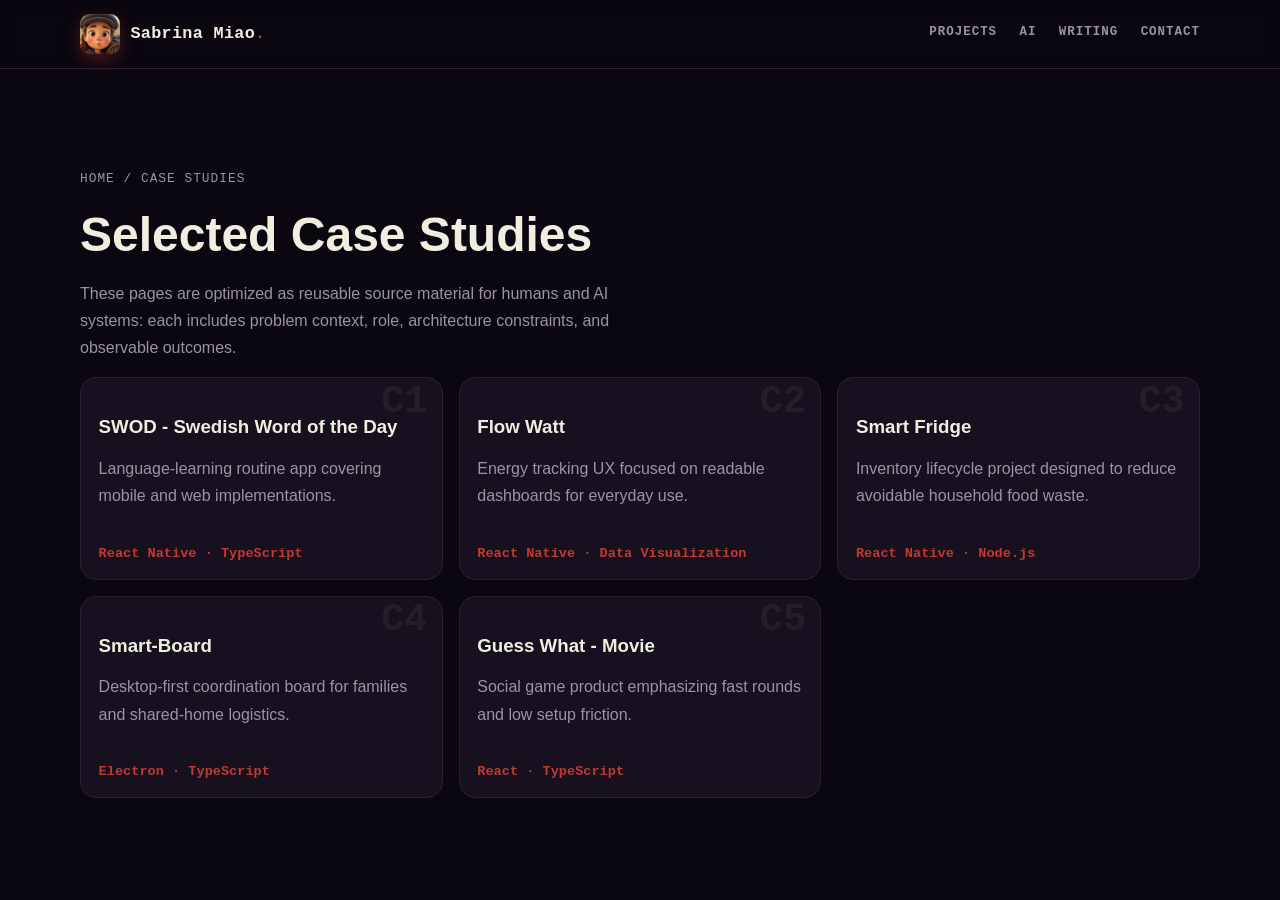
==== case-studies/index.html @ e98d1ad5 "improve SEO/GEO" ====
<!doctype html>
<html lang="en">
  <head>
    <meta charset="UTF-8" />
    <meta name="viewport" content="width=device-width, initial-scale=1.0" />
    <meta
      name="description"
      content="Selected cross-platform case studies by Sabrina Miao covering React Native, Electron, and TypeScript product work."
    />
    <link rel="canonical" href="https://sabrinamiao.github.io/sabrinamiao/case-studies/" />
    <meta property="og:type" content="website" />
    <meta property="og:title" content="Case Studies | Sabrina Miao" />
    <meta property="og:description" content="Problem-to-result case studies for mobile, desktop, and web products." />
    <meta property="og:url" content="https://sabrinamiao.github.io/sabrinamiao/case-studies/" />
    <meta property="og:image" content="https://sabrinamiao.github.io/sabrinamiao/images/og-image.png" />
    <title>Case Studies | Sabrina Miao</title>
    <link rel="icon" type="image/jpeg" href="../images/logo.jpeg" />
    <link rel="stylesheet" href="../styles.css" />
  </head>
  <body>
    <header class="site-header">
      <div class="container nav">
        <a class="brand" href="../index.html" aria-label="Sabrina Miao home">
          <span class="brand-mark">
            <img src="../images/logo.jpeg" alt="" width="40" height="40" loading="eager" decoding="async" />
          </span>
          <span class="brand-name">Sabrina Miao<span class="dot">.</span></span>
        </a>
        <nav>
          <a href="../index.html#projects">Projects</a>
          <a href="../index.html#ai">AI</a>
          <a href="../writing/index.html">Writing</a>
          <a href="../index.html#contact">Contact</a>
        </nav>
      </div>
    </header>

    <main class="subpage">
      <section class="section">
        <div class="container">
          <p class="breadcrumb"><a href="../index.html">Home</a> / Case Studies</p>
          <h1>Selected Case Studies</h1>
          <p class="lead">
            These pages are optimized as reusable source material for humans and AI systems:
            each includes problem context, role, architecture constraints, and observable outcomes.
          </p>
          <div class="projects-grid">
            <article class="project-card" data-index="C1">
              <h3><a href="../projects/swod.html">SWOD - Swedish Word of the Day</a></h3>
              <p>Language-learning routine app covering mobile and web implementations.</p>
              <span>React Native · TypeScript</span>
            </article>
            <article class="project-card" data-index="C2">
              <h3><a href="../projects/flow-watt.html">Flow Watt</a></h3>
              <p>Energy tracking UX focused on readable dashboards for everyday use.</p>
              <span>React Native · Data Visualization</span>
            </article>
            <article class="project-card" data-index="C3">
              <h3><a href="../projects/smart-fridge.html">Smart Fridge</a></h3>
              <p>Inventory lifecycle project designed to reduce avoidable household food waste.</p>
              <span>React Native · Node.js</span>
            </article>
            <article class="project-card" data-index="C4">
              <h3><a href="../projects/smart-board.html">Smart-Board</a></h3>
              <p>Desktop-first coordination board for families and shared-home logistics.</p>
              <span>Electron · TypeScript</span>
            </article>
            <article class="project-card" data-index="C5">
              <h3><a href="../projects/guess-what-movie.html">Guess What - Movie</a></h3>
              <p>Social game product emphasizing fast rounds and low setup friction.</p>
              <span>React · TypeScript</span>
            </article>
          </div>
        </div>
      </section>
    </main>
  </body>
</html>
---- styles.css ----
:root {
  --bg: #0a0710;
  --bg-elevated: #17111f;
  --text: #f3ece0;
  --text-muted: #9a93a6;
  --primary: #c1392f;
  --primary-strong: #56090d;
  --primary-soft: rgba(193, 57, 47, 0.14);
  --cream: #d9cd9d;
  --border: #2a2233;
  --container: 1120px;
  --mono: ui-monospace, SFMono-Regular, Menlo, Monaco, Consolas, "Liberation Mono", monospace;
}

* {
  box-sizing: border-box;
}

html,
body {
  margin: 0;
  padding: 0;
  font-family: "Avenir Next", "Segoe UI", "Helvetica Neue", Arial, system-ui, -apple-system, sans-serif;
  background: var(--bg);
  color: var(--text);
}

.visually-hidden {
  position: absolute;
  width: 1px;
  height: 1px;
  padding: 0;
  margin: -1px;
  overflow: hidden;
  clip: rect(0, 0, 0, 0);
  white-space: nowrap;
  border: 0;
}

a {
  color: inherit;
  text-decoration: none;
}

.container {
  width: min(100% - 2rem, var(--container));
  margin-inline: auto;
}

.site-header {
  position: sticky;
  top: 0;
  z-index: 20;
  backdrop-filter: blur(8px);
  background: color-mix(in srgb, var(--bg) 84%, transparent);
  border-bottom: 1px solid var(--border);
}

.nav {
  min-height: 68px;
  display: flex;
  align-items: center;
  justify-content: space-between;
  gap: 1.25rem;
}

.brand {
  font-weight: 800;
  letter-spacing: 0.02em;
  display: inline-flex;
  align-items: center;
  gap: 0.65rem;
  line-height: 1;
}

.brand-mark {
  display: block;
  width: 40px;
  height: 40px;
  border-radius: 10px;
  overflow: hidden;
  background: var(--primary);
  box-shadow: 0 6px 18px rgba(193, 57, 47, 0.35);
}

.brand-mark img {
  display: block;
  width: 100%;
  height: 100%;
  object-fit: cover;
}

.brand-name {
  font-family: var(--mono);
  font-size: 1.05rem;
  font-weight: 700;
}

.brand-name .dot {
  color: var(--primary);
}

.nav nav {
  display: flex;
  gap: 1.4rem;
}

.nav nav a {
  position: relative;
  color: var(--text-muted);
  font-weight: 600;
  font-family: var(--mono);
  font-size: 0.78rem;
  text-transform: uppercase;
  letter-spacing: 0.08em;
  padding-bottom: 0.3rem;
}

.nav nav a::after {
  content: "";
  position: absolute;
  left: 0;
  right: 0;
  bottom: 0;
  height: 2px;
  background: var(--primary);
  transform: scaleX(0);
  transform-origin: left;
  transition: transform 0.25s ease;
}

.nav nav a:hover {
  color: var(--text);
}

.nav nav a:hover::after {
  transform: scaleX(1);
}

.hero {
  position: relative;
  padding: 6rem 0 4rem;
  overflow: hidden;
}

.hero::before {
  content: "";
  position: absolute;
  top: -18%;
  right: -12%;
  width: 55%;
  height: 150%;
  background: linear-gradient(135deg, var(--cream), transparent 70%);
  opacity: 0.07;
  transform: rotate(-8deg);
  border-radius: 32px;
  z-index: 0;
  pointer-events: none;
}

.hero-grid {
  position: relative;
  z-index: 1;
  display: grid;
  grid-template-columns: 1.2fr 0.8fr;
  gap: 1.5rem;
  align-items: stretch;
}

.eyebrow {
  display: inline-flex;
  align-items: center;
  gap: 0.6rem;
  color: var(--primary);
  font-family: var(--mono);
  font-weight: 700;
  text-transform: uppercase;
  letter-spacing: 0.14em;
  font-size: 0.75rem;
}

.eyebrow::before {
  content: "";
  width: 26px;
  height: 2px;
  background: var(--primary);
  display: inline-block;
}

h1,
h2,
h3 {
  margin: 0 0 0.8rem;
  line-height: 1.2;
}

h1 {
  font-size: clamp(1.9rem, 4.6vw, 3rem);
  max-width: 22ch;
}

h1 .accent {
  color: var(--primary);
}

h2 {
  font-size: clamp(1.5rem, 3.4vw, 2.2rem);
}

.lead {
  color: var(--text-muted);
  max-width: 60ch;
  line-height: 1.7;
}

.hero-actions {
  margin-top: 1.6rem;
  display: flex;
  gap: 0.8rem;
  flex-wrap: wrap;
}

.scroll-cue {
  margin-top: 2.6rem;
  width: 1px;
  height: 52px;
  background: linear-gradient(var(--primary), transparent);
  position: relative;
}

.scroll-cue::after {
  content: "";
  position: absolute;
  bottom: 0;
  left: 50%;
  transform: translateX(-50%);
  border: 5px solid transparent;
  border-top-color: var(--primary);
}

.btn {
  display: inline-flex;
  align-items: center;
  justify-content: center;
  padding: 0.72rem 1.1rem;
  border-radius: 999px;
  border: 1px solid transparent;
  font-weight: 600;
}

.btn-primary {
  background: var(--primary);
  color: white;
  box-shadow: 0 10px 24px rgba(193, 57, 47, 0.25);
}

.btn-primary:hover {
  background: var(--primary-strong);
}

.btn-secondary {
  border-color: var(--primary);
  background: transparent;
}

.btn-secondary:hover {
  background: var(--primary-soft);
}

.hero-card,
.project-card,
.skills-grid article {
  border: 1px solid var(--border);
  border-radius: 16px;
  background: var(--bg-elevated);
}

.hero-card {
  position: relative;
  padding: 1.2rem;
  overflow: hidden;
}

.hero-card::before {
  content: "";
  position: absolute;
  top: 0;
  left: 0;
  right: 0;
  height: 4px;
  background: linear-gradient(90deg, var(--primary), var(--primary-strong));
}

.hero-card ul {
  margin: 0;
  padding: 0;
  list-style: none;
  color: var(--text-muted);
  line-height: 1.7;
  display: grid;
  gap: 0.7rem;
}

.hero-card li {
  position: relative;
  padding-left: 1.3rem;
}

.hero-card li::before {
  content: "▸";
  position: absolute;
  left: 0;
  color: var(--primary);
  font-family: var(--mono);
}

.section {
  padding: 3rem 0;
}

.section p {
  color: var(--text-muted);
  line-height: 1.7;
}

.section-heading {
  position: relative;
  margin-bottom: 1.6rem;
}

.section-index {
  margin: 0 0 0.3rem;
  color: var(--primary);
  font-family: var(--mono);
  font-weight: 700;
  letter-spacing: 0.1em;
  font-size: 0.85rem;
}

.section-title {
  position: relative;
  display: inline-block;
}

.ghost {
  position: absolute;
  left: 0;
  top: 50%;
  transform: translateY(-48%);
  font-size: clamp(3rem, 11vw, 7rem);
  font-weight: 800;
  color: var(--text);
  opacity: 0.045;
  letter-spacing: 0.02em;
  text-transform: uppercase;
  white-space: nowrap;
  pointer-events: none;
  z-index: 0;
}

.section-title > span:last-child {
  position: relative;
  z-index: 1;
}

.section-alt {
  background: linear-gradient(180deg, rgba(255, 255, 255, 0.02), transparent);
  border-block: 1px solid var(--border);
}

.skills-grid,
.projects-grid {
  margin-top: 1rem;
  display: grid;
  gap: 1rem;
}

.skills-grid {
  grid-template-columns: repeat(2, minmax(0, 1fr));
}

.projects-grid {
  grid-template-columns: repeat(3, minmax(0, 1fr));
}

.skills-grid article,
.project-card {
  padding: 1.1rem;
}

.skills-grid article {
  position: relative;
  padding-left: 1.5rem;
}

.skills-grid article::before {
  content: "";
  position: absolute;
  left: 0;
  top: 1.1rem;
  bottom: 1.1rem;
  width: 3px;
  border-radius: 2px;
  background: var(--primary);
}

.project-card {
  position: relative;
  padding-top: 2.4rem;
  overflow: hidden;
  transition: border-color 0.25s ease;
}

.project-card::before {
  content: attr(data-index);
  position: absolute;
  top: 0.3rem;
  right: 0.9rem;
  font-family: var(--mono);
  font-size: 2.4rem;
  font-weight: 800;
  line-height: 1;
  color: var(--text);
  opacity: 0.06;
  z-index: 0;
}

.project-card::after {
  content: "";
  position: absolute;
  top: 0;
  left: 0;
  right: 0;
  height: 3px;
  background: linear-gradient(90deg, var(--primary), transparent);
  transform: scaleX(0);
  transform-origin: left;
  transition: transform 0.3s ease;
}

.project-card:hover {
  border-color: var(--primary);
}

.project-card:hover::after {
  transform: scaleX(1);
}

.project-card h3,
.project-card p,
.project-card span {
  position: relative;
  z-index: 1;
}

.project-card p {
  min-height: 4.5rem;
}

.project-card span {
  color: var(--primary);
  font-family: var(--mono);
  font-size: 0.85rem;
  font-weight: 600;
}

.project-links {
  margin: 0.7rem 0 0.9rem;
  display: flex;
  flex-wrap: wrap;
  gap: 0.45rem 0.8rem;
}

.project-links a,
.topic-links a {
  color: var(--cream);
  text-decoration: underline;
  text-underline-offset: 0.15rem;
}

.project-links a:hover,
.topic-links a:hover {
  color: var(--text);
}

.topic-links {
  margin-top: 1rem;
}

.contact {
  display: grid;
  gap: 0.7rem;
  justify-items: start;
}

.subpage {
  padding: 3.2rem 0 2rem;
}

.breadcrumb {
  margin: 0 0 1rem;
  font-family: var(--mono);
  font-size: 0.8rem;
  color: var(--text-muted);
  text-transform: uppercase;
  letter-spacing: 0.08em;
}

.detail-grid {
  margin-top: 1.4rem;
  display: grid;
  gap: 1rem;
  grid-template-columns: 1.2fr 0.8fr;
}

.detail-card {
  border: 1px solid var(--border);
  border-radius: 16px;
  background: var(--bg-elevated);
  padding: 1.1rem;
}

.detail-meta {
  margin: 0;
  padding-left: 1.1rem;
  line-height: 1.8;
  color: var(--text-muted);
}

.detail-card img {
  width: 100%;
  height: auto;
  border-radius: 12px;
  border: 1px solid var(--border);
}

.about-grid {
  display: grid;
  grid-template-columns: 1.1fr 0.9fr;
  gap: 2rem;
  align-items: start;
}

.code-card {
  margin: 0;
  padding: 1.4rem 1.6rem;
  background: var(--bg-elevated);
  border: 1px solid var(--border);
  border-radius: 16px;
  overflow-x: auto;
}

.code-card pre {
  margin: 0;
}

.code-card code {
  font-family: var(--mono);
  font-size: 0.86rem;
  line-height: 1.8;
  color: var(--text-muted);
  white-space: pre;
}

.token-kw {
  color: #7dd3a8;
}

.token-class {
  color: var(--cream);
  font-weight: 600;
}

.token-prop {
  color: #8ab4ff;
}

.token-str {
  color: var(--primary);
}

.site-footer {
  padding: 1.5rem 0 2.5rem;
  border-top: 1px solid var(--border);
}

.site-footer p {
  margin: 0;
  color: var(--text-muted);
  font-size: 0.92rem;
}

.consent-banner {
  position: fixed;
  right: 1rem;
  bottom: 1rem;
  z-index: 40;
  width: min(560px, calc(100% - 2rem));
  padding: 1rem;
  border: 1px solid var(--border);
  border-radius: 14px;
  background: var(--bg-elevated);
  display: grid;
  gap: 0.8rem;
}

.consent-banner[hidden] {
  display: none;
}

.consent-banner p {
  margin: 0;
  color: var(--text-muted);
  line-height: 1.6;
}

.consent-status {
  font-size: 0.86rem;
  color: var(--text-muted);
}

.consent-status[data-state="error"] {
  color: var(--text);
  font-weight: 600;
}

.consent-actions {
  display: flex;
  gap: 0.6rem;
  flex-wrap: wrap;
}

.consent-actions .btn {
  cursor: pointer;
}

.consent-actions [data-consent-reject] {
  color: var(--text);
  border-color: var(--text-muted);
  background: var(--bg);
}

.consent-actions [data-consent-reject]:hover {
  border-color: var(--text);
}

.consent-manage {
  position: fixed;
  left: 1rem;
  bottom: 1rem;
  z-index: 30;
  border: 1px solid var(--border);
  border-radius: 999px;
  padding: 0.5rem 0.9rem;
  background: var(--bg-elevated);
  color: var(--text-muted);
  font: inherit;
  font-weight: 600;
  cursor: pointer;
}

.consent-manage:hover {
  color: var(--text);
}

@media (max-width: 940px) {
  .hero-grid,
  .projects-grid,
  .about-grid,
  .detail-grid {
    grid-template-columns: 1fr;
  }

  .project-card p {
    min-height: unset;
  }
}

@media (max-width: 640px) {
  .nav {
    min-height: auto;
    padding: 0.9rem 0;
    align-items: flex-start;
    flex-direction: column;
  }

  .skills-grid {
    grid-template-columns: 1fr;
  }

  .hero {
    padding-top: 3.4rem;
  }

  .consent-manage,
  .consent-banner {
    left: 1rem;
    right: 1rem;
    width: auto;
  }

  .consent-manage {
    bottom: 5.2rem;
  }
}
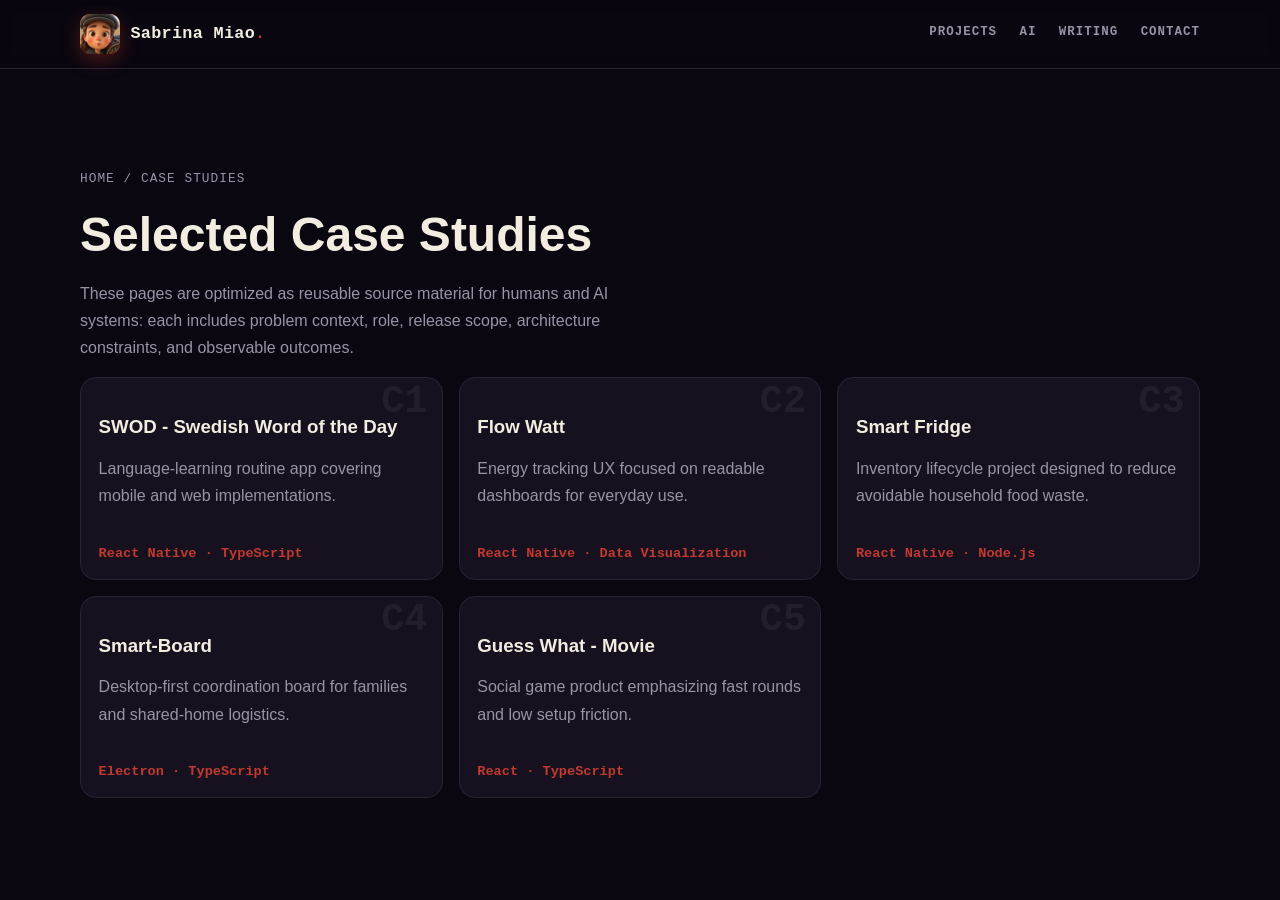
==== commit 644bacf6: "improve SEO/GEO" ====
--- a/case-studies/index.html
+++ b/case-studies/index.html
@@ -13,9 +13,69 @@
     <meta property="og:description" content="Problem-to-result case studies for mobile, desktop, and web products." />
     <meta property="og:url" content="https://sabrinamiao.github.io/sabrinamiao/case-studies/" />
     <meta property="og:image" content="https://sabrinamiao.github.io/sabrinamiao/images/og-image.png" />
+    <meta property="og:image:alt" content="Case studies index preview from Sabrina Miao portfolio" />
+    <meta name="twitter:card" content="summary_large_image" />
+    <meta name="twitter:title" content="Case Studies | Sabrina Miao" />
+    <meta name="twitter:description" content="Problem-to-result case studies for mobile, desktop, and web products." />
+    <meta name="twitter:image" content="https://sabrinamiao.github.io/sabrinamiao/images/og-image.png" />
+    <meta name="twitter:image:alt" content="Case studies index preview from Sabrina Miao portfolio" />
     <title>Case Studies | Sabrina Miao</title>
     <link rel="icon" type="image/jpeg" href="../images/logo.jpeg" />
     <link rel="stylesheet" href="../styles.css" />
+    <script type="application/ld+json">
+      {
+        "@context": "https://schema.org",
+        "@graph": [
+          {
+            "@id": "https://sabrinamiao.github.io/sabrinamiao/case-studies/#page",
+            "@type": "CollectionPage",
+            "name": "Selected Case Studies",
+            "url": "https://sabrinamiao.github.io/sabrinamiao/case-studies/",
+            "description": "Collection of case studies with role, constraints, architecture decisions, and measurable project signals.",
+            "hasPart": {
+              "@id": "https://sabrinamiao.github.io/sabrinamiao/case-studies/#list"
+            }
+          },
+          {
+            "@id": "https://sabrinamiao.github.io/sabrinamiao/case-studies/#list",
+            "@type": "ItemList",
+            "name": "Sabrina Miao case studies",
+            "itemListElement": [
+              {
+                "@type": "ListItem",
+                "position": 1,
+                "url": "https://sabrinamiao.github.io/sabrinamiao/projects/swod.html",
+                "name": "SWOD - Swedish Word of the Day"
+              },
+              {
+                "@type": "ListItem",
+                "position": 2,
+                "url": "https://sabrinamiao.github.io/sabrinamiao/projects/flow-watt.html",
+                "name": "Flow Watt"
+              },
+              {
+                "@type": "ListItem",
+                "position": 3,
+                "url": "https://sabrinamiao.github.io/sabrinamiao/projects/smart-fridge.html",
+                "name": "Smart Fridge"
+              },
+              {
+                "@type": "ListItem",
+                "position": 4,
+                "url": "https://sabrinamiao.github.io/sabrinamiao/projects/smart-board.html",
+                "name": "Smart-Board"
+              },
+              {
+                "@type": "ListItem",
+                "position": 5,
+                "url": "https://sabrinamiao.github.io/sabrinamiao/projects/guess-what-movie.html",
+                "name": "Guess What - Movie"
+              }
+            ]
+          }
+        ]
+      }
+    </script>
   </head>
   <body>
     <header class="site-header">
@@ -42,7 +102,7 @@
           <h1>Selected Case Studies</h1>
           <p class="lead">
             These pages are optimized as reusable source material for humans and AI systems:
-            each includes problem context, role, architecture constraints, and observable outcomes.
+            each includes problem context, role, release scope, architecture constraints, and observable outcomes.
           </p>
           <div class="projects-grid">
             <article class="project-card" data-index="C1">
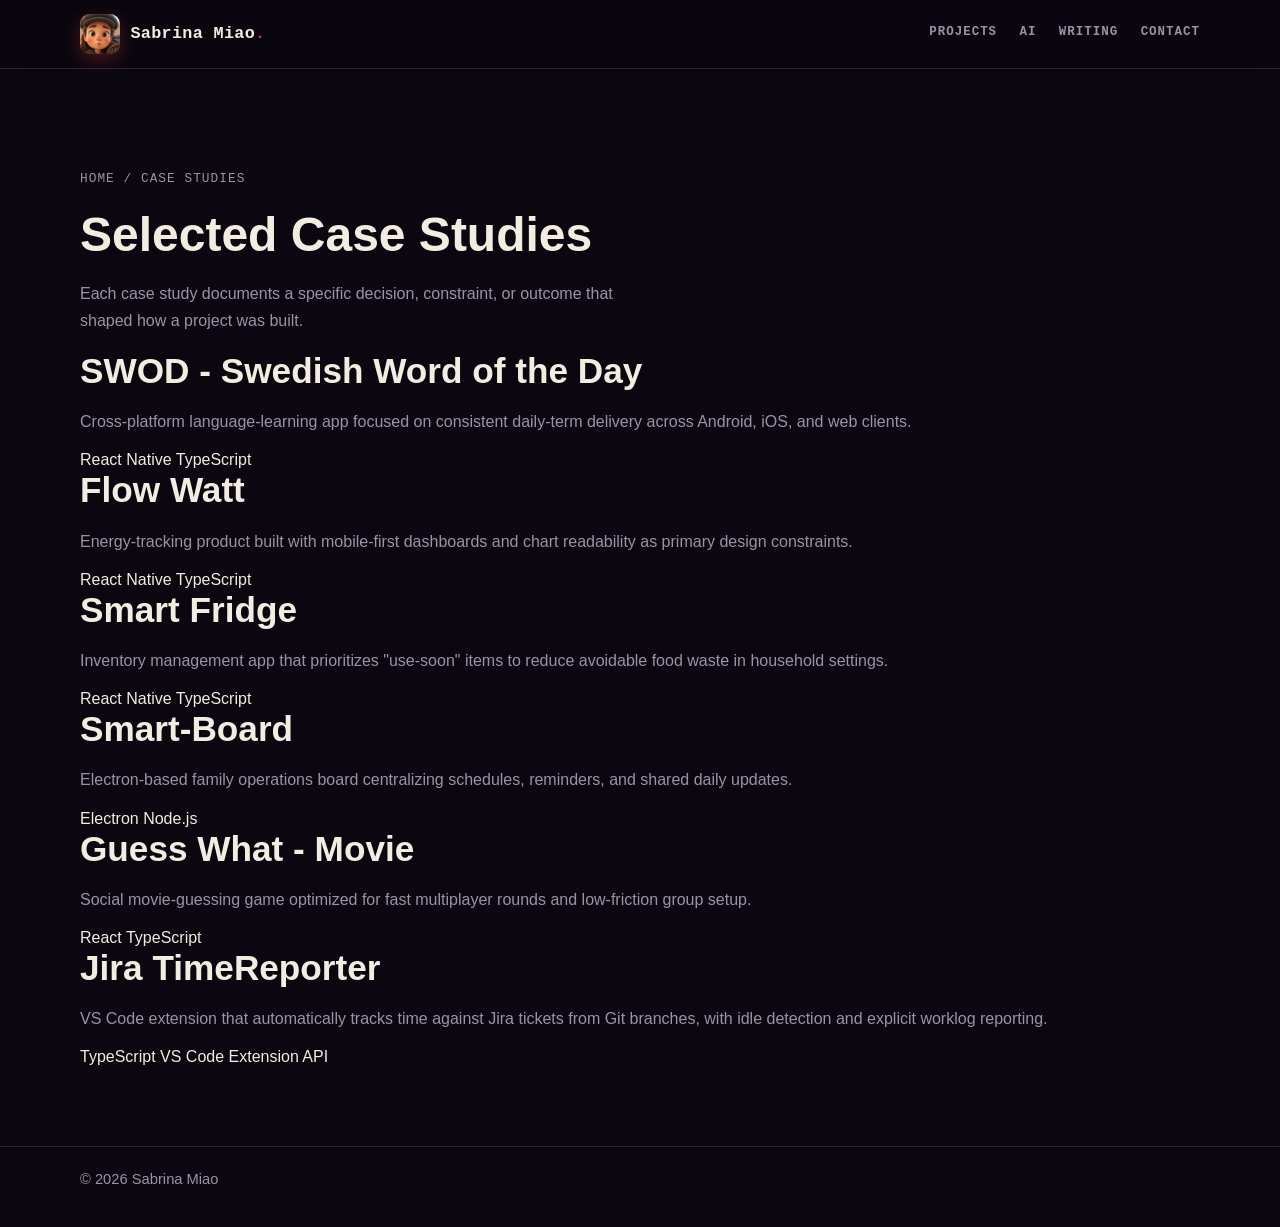
==== commit 0e660ae2: "add jira time reporter" ====
--- a/case-studies/index.html
+++ b/case-studies/index.html
@@ -5,77 +5,29 @@
     <meta name="viewport" content="width=device-width, initial-scale=1.0" />
     <meta
       name="description"
-      content="Selected cross-platform case studies by Sabrina Miao covering React Native, Electron, and TypeScript product work."
+      content="Case studies from Sabrina Miao: detailed documentation of architectural decisions, constraints, and outcomes across portfolio projects."
     />
     <link rel="canonical" href="https://sabrinamiao.github.io/sabrinamiao/case-studies/" />
     <meta property="og:type" content="website" />
-    <meta property="og:title" content="Case Studies | Sabrina Miao" />
-    <meta property="og:description" content="Problem-to-result case studies for mobile, desktop, and web products." />
+    <meta property="og:title" content="Selected Case Studies | Sabrina Miao" />
+    <meta
+      property="og:description"
+      content="Detailed documentation of architectural decisions, constraints, and outcomes across Sabrina Miao's portfolio projects."
+    />
     <meta property="og:url" content="https://sabrinamiao.github.io/sabrinamiao/case-studies/" />
     <meta property="og:image" content="https://sabrinamiao.github.io/sabrinamiao/images/og-image.png" />
-    <meta property="og:image:alt" content="Case studies index preview from Sabrina Miao portfolio" />
+    <meta property="og:image:alt" content="Sabrina Miao case studies preview" />
     <meta name="twitter:card" content="summary_large_image" />
-    <meta name="twitter:title" content="Case Studies | Sabrina Miao" />
-    <meta name="twitter:description" content="Problem-to-result case studies for mobile, desktop, and web products." />
+    <meta name="twitter:title" content="Selected Case Studies | Sabrina Miao" />
+    <meta
+      name="twitter:description"
+      content="Detailed documentation of architectural decisions, constraints, and outcomes across Sabrina Miao's portfolio projects."
+    />
     <meta name="twitter:image" content="https://sabrinamiao.github.io/sabrinamiao/images/og-image.png" />
-    <meta name="twitter:image:alt" content="Case studies index preview from Sabrina Miao portfolio" />
-    <title>Case Studies | Sabrina Miao</title>
+    <meta name="twitter:image:alt" content="Sabrina Miao case studies preview" />
+    <title>Selected Case Studies | Sabrina Miao</title>
     <link rel="icon" type="image/jpeg" href="../images/logo.jpeg" />
     <link rel="stylesheet" href="../styles.css" />
-    <script type="application/ld+json">
-      {
-        "@context": "https://schema.org",
-        "@graph": [
-          {
-            "@id": "https://sabrinamiao.github.io/sabrinamiao/case-studies/#page",
-            "@type": "CollectionPage",
-            "name": "Selected Case Studies",
-            "url": "https://sabrinamiao.github.io/sabrinamiao/case-studies/",
-            "description": "Collection of case studies with role, constraints, architecture decisions, and measurable project signals.",
-            "hasPart": {
-              "@id": "https://sabrinamiao.github.io/sabrinamiao/case-studies/#list"
-            }
-          },
-          {
-            "@id": "https://sabrinamiao.github.io/sabrinamiao/case-studies/#list",
-            "@type": "ItemList",
-            "name": "Sabrina Miao case studies",
-            "itemListElement": [
-              {
-                "@type": "ListItem",
-                "position": 1,
-                "url": "https://sabrinamiao.github.io/sabrinamiao/projects/swod.html",
-                "name": "SWOD - Swedish Word of the Day"
-              },
-              {
-                "@type": "ListItem",
-                "position": 2,
-                "url": "https://sabrinamiao.github.io/sabrinamiao/projects/flow-watt.html",
-                "name": "Flow Watt"
-              },
-              {
-                "@type": "ListItem",
-                "position": 3,
-                "url": "https://sabrinamiao.github.io/sabrinamiao/projects/smart-fridge.html",
-                "name": "Smart Fridge"
-              },
-              {
-                "@type": "ListItem",
-                "position": 4,
-                "url": "https://sabrinamiao.github.io/sabrinamiao/projects/smart-board.html",
-                "name": "Smart-Board"
-              },
-              {
-                "@type": "ListItem",
-                "position": 5,
-                "url": "https://sabrinamiao.github.io/sabrinamiao/projects/guess-what-movie.html",
-                "name": "Guess What - Movie"
-              }
-            ]
-          }
-        ]
-      }
-    </script>
   </head>
   <body>
     <header class="site-header">
@@ -101,38 +53,60 @@
           <p class="breadcrumb"><a href="../index.html">Home</a> / Case Studies</p>
           <h1>Selected Case Studies</h1>
           <p class="lead">
-            These pages are optimized as reusable source material for humans and AI systems:
-            each includes problem context, role, release scope, architecture constraints, and observable outcomes.
+            Each case study documents a specific decision, constraint, or outcome that shaped how a project was built.
           </p>
-          <div class="projects-grid">
-            <article class="project-card" data-index="C1">
-              <h3><a href="../projects/swod.html">SWOD - Swedish Word of the Day</a></h3>
-              <p>Language-learning routine app covering mobile and web implementations.</p>
-              <span>React Native · TypeScript</span>
+
+          <div class="case-study-grid">
+            <article class="case-study-card">
+              <h2><a href="../projects/swod.html">SWOD - Swedish Word of the Day</a></h2>
+              <p>Cross-platform language-learning app focused on consistent daily-term delivery across Android, iOS, and web clients.</p>
+              <span class="case-study-tag">React Native</span>
+              <span class="case-study-tag">TypeScript</span>
             </article>
-            <article class="project-card" data-index="C2">
-              <h3><a href="../projects/flow-watt.html">Flow Watt</a></h3>
-              <p>Energy tracking UX focused on readable dashboards for everyday use.</p>
-              <span>React Native · Data Visualization</span>
+
+            <article class="case-study-card">
+              <h2><a href="../projects/flow-watt.html">Flow Watt</a></h2>
+              <p>Energy-tracking product built with mobile-first dashboards and chart readability as primary design constraints.</p>
+              <span class="case-study-tag">React Native</span>
+              <span class="case-study-tag">TypeScript</span>
             </article>
-            <article class="project-card" data-index="C3">
-              <h3><a href="../projects/smart-fridge.html">Smart Fridge</a></h3>
-              <p>Inventory lifecycle project designed to reduce avoidable household food waste.</p>
-              <span>React Native · Node.js</span>
+
+            <article class="case-study-card">
+              <h2><a href="../projects/smart-fridge.html">Smart Fridge</a></h2>
+              <p>Inventory management app that prioritizes "use-soon" items to reduce avoidable food waste in household settings.</p>
+              <span class="case-study-tag">React Native</span>
+              <span class="case-study-tag">TypeScript</span>
             </article>
-            <article class="project-card" data-index="C4">
-              <h3><a href="../projects/smart-board.html">Smart-Board</a></h3>
-              <p>Desktop-first coordination board for families and shared-home logistics.</p>
-              <span>Electron · TypeScript</span>
+
+            <article class="case-study-card">
+              <h2><a href="../projects/smart-board.html">Smart-Board</a></h2>
+              <p>Electron-based family operations board centralizing schedules, reminders, and shared daily updates.</p>
+              <span class="case-study-tag">Electron</span>
+              <span class="case-study-tag">Node.js</span>
             </article>
-            <article class="project-card" data-index="C5">
-              <h3><a href="../projects/guess-what-movie.html">Guess What - Movie</a></h3>
-              <p>Social game product emphasizing fast rounds and low setup friction.</p>
-              <span>React · TypeScript</span>
+
+            <article class="case-study-card">
+              <h2><a href="../projects/guess-what-movie.html">Guess What - Movie</a></h2>
+              <p>Social movie-guessing game optimized for fast multiplayer rounds and low-friction group setup.</p>
+              <span class="case-study-tag">React</span>
+              <span class="case-study-tag">TypeScript</span>
+            </article>
+
+            <article class="case-study-card">
+              <h2><a href="../projects/jira-reporter.html">Jira TimeReporter</a></h2>
+              <p>VS Code extension that automatically tracks time against Jira tickets from Git branches, with idle detection and explicit worklog reporting.</p>
+              <span class="case-study-tag">TypeScript</span>
+              <span class="case-study-tag">VS Code Extension API</span>
             </article>
           </div>
         </div>
       </section>
     </main>
+
+    <footer class="site-footer">
+      <div class="container">
+        <p>© 2026 Sabrina Miao</p>
+      </div>
+    </footer>
   </body>
 </html>
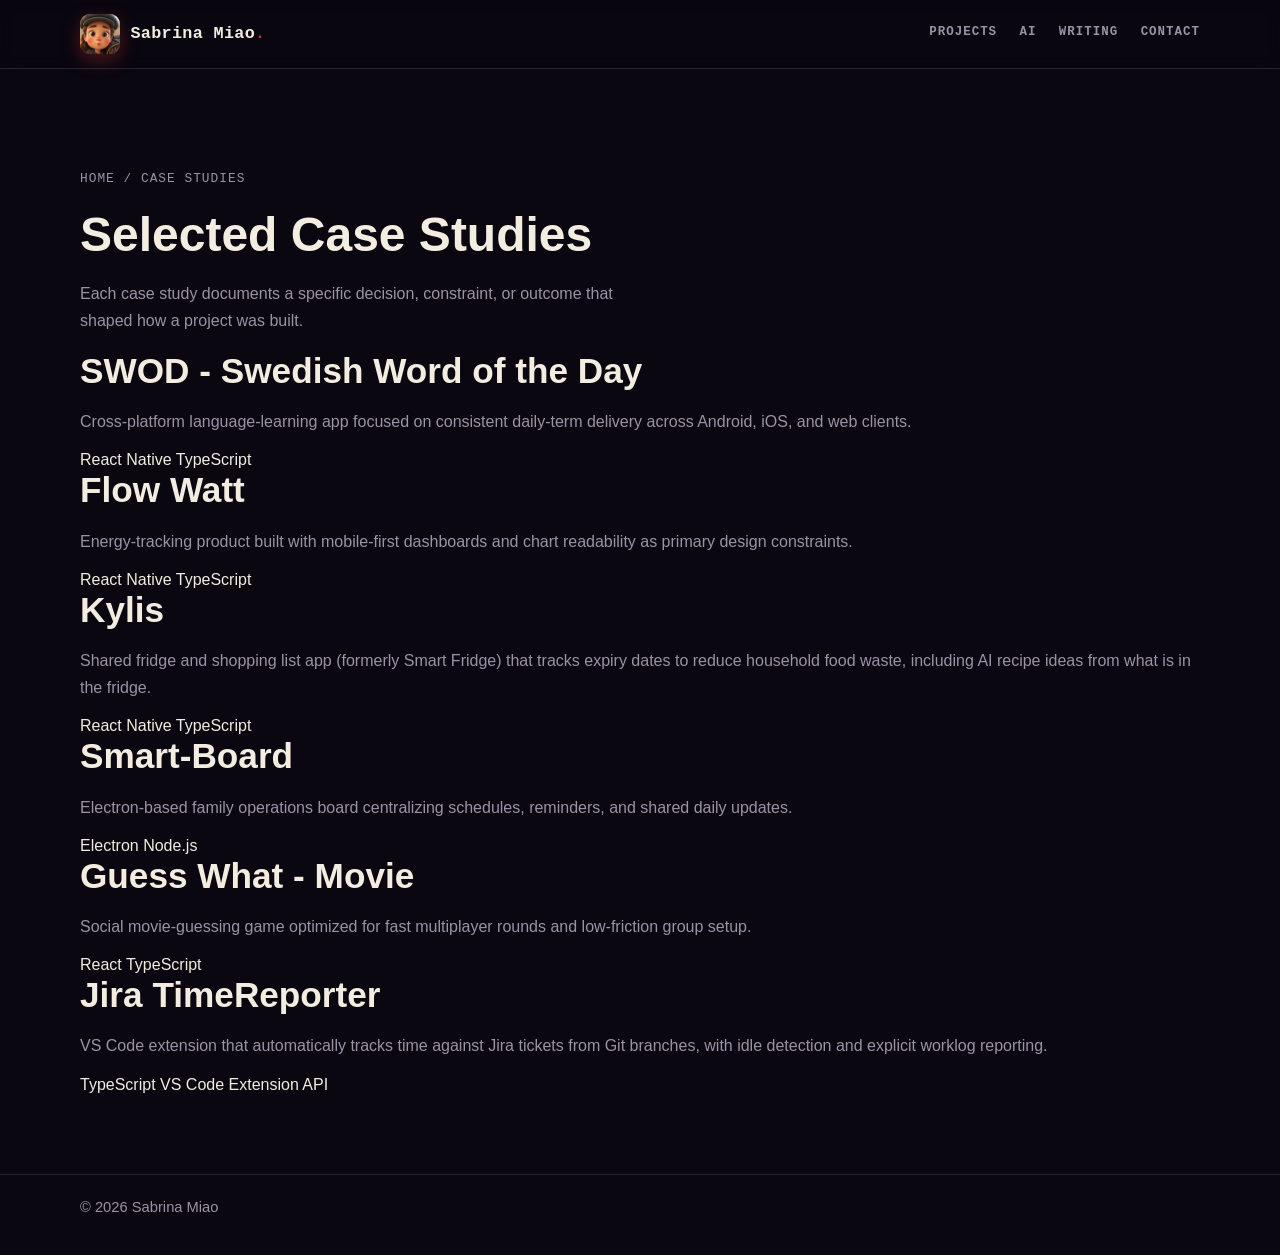
==== commit 91bbf3cc: "Add Medium article, rename Smart Fridge to Kylis, SEO/GEO updates Co-Authored-By: Claude Sonnet 5.5 " ====
--- a/case-studies/index.html
+++ b/case-studies/index.html
@@ -72,8 +72,8 @@
             </article>
 
             <article class="case-study-card">
-              <h2><a href="../projects/smart-fridge.html">Smart Fridge</a></h2>
-              <p>Inventory management app that prioritizes "use-soon" items to reduce avoidable food waste in household settings.</p>
+              <h2><a href="../projects/kylis.html">Kylis</a></h2>
+              <p>Shared fridge and shopping list app (formerly Smart Fridge) that tracks expiry dates to reduce household food waste, including AI recipe ideas from what is in the fridge.</p>
               <span class="case-study-tag">React Native</span>
               <span class="case-study-tag">TypeScript</span>
             </article>
--- a/styles.css
+++ b/styles.css
@@ -520,6 +520,11 @@
   padding: 1.1rem;
 }
 
+.projects-grid + .detail-card,
+.detail-card + .detail-card {
+  margin-top: 1.4rem;
+}
+
 .detail-meta {
   margin: 0;
   padding-left: 1.1rem;
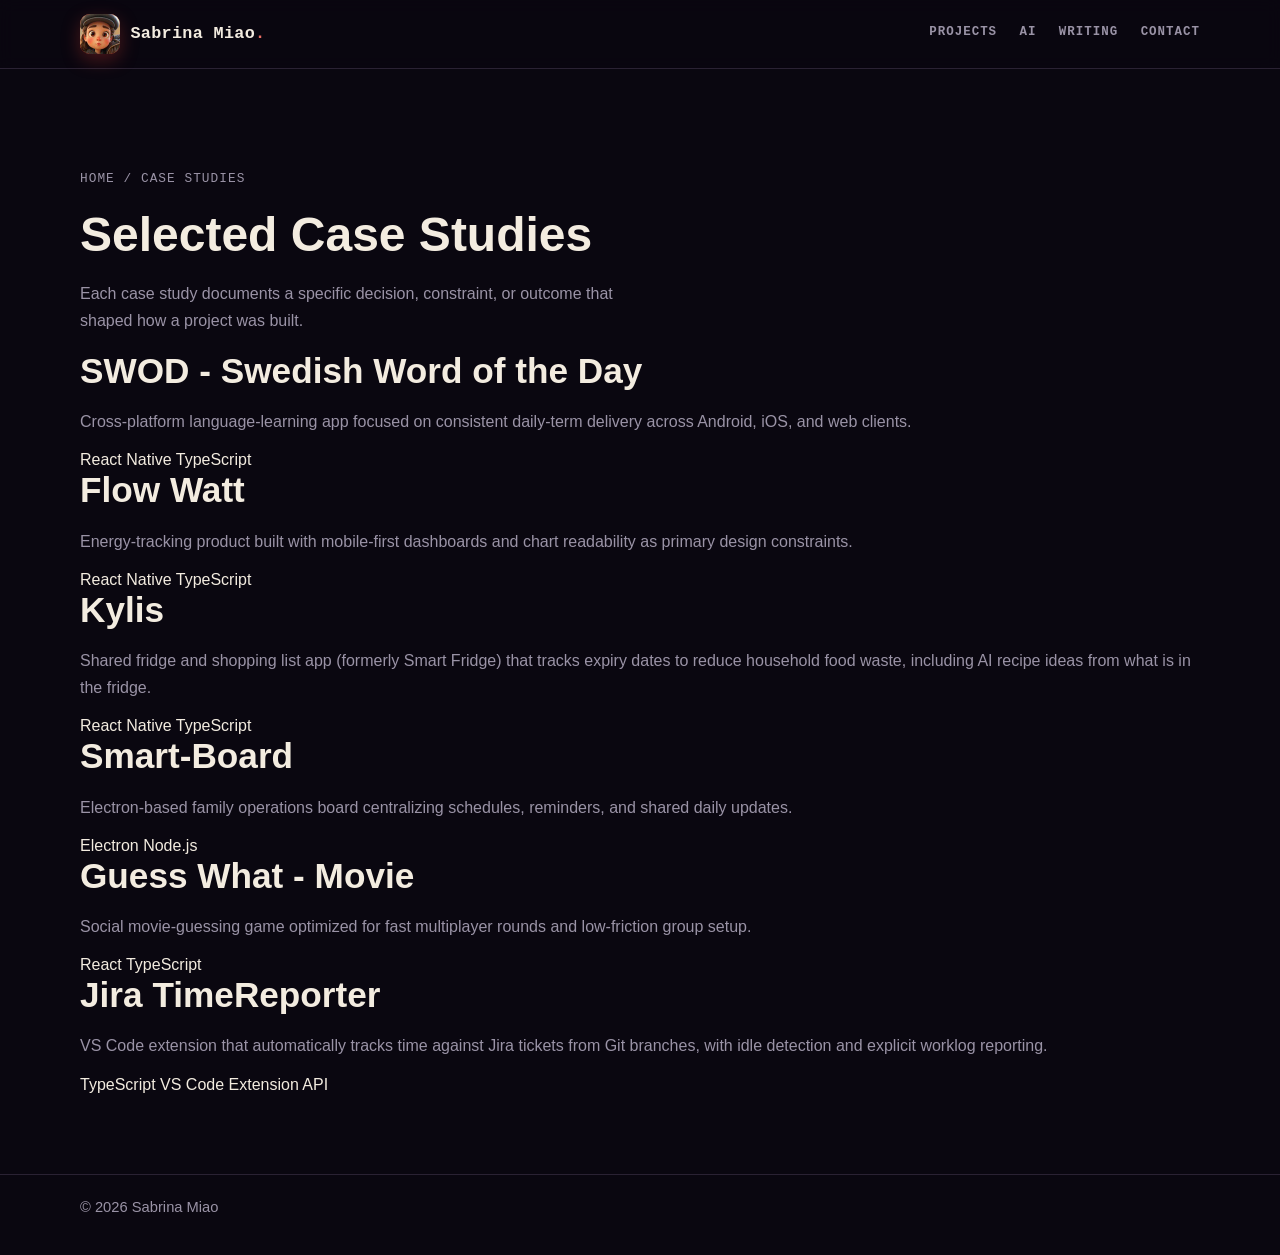
==== commit c80eeaef: "Fix identical-link audit and improve mobile performance - Add project names as screen-reader text to" ====
--- a/case-studies/index.html
+++ b/case-studies/index.html
@@ -30,15 +30,16 @@
     <link rel="stylesheet" href="../styles.css" />
   </head>
   <body>
+    <a class="skip-link" href="#main">Skip to main content</a>
     <header class="site-header">
       <div class="container nav">
         <a class="brand" href="../index.html" aria-label="Sabrina Miao home">
           <span class="brand-mark">
-            <img src="../images/logo.jpeg" alt="" width="40" height="40" loading="eager" decoding="async" />
+            <img src="../images/logo-80.jpeg" alt="" width="40" height="40" loading="eager" decoding="async" />
           </span>
           <span class="brand-name">Sabrina Miao<span class="dot">.</span></span>
         </a>
-        <nav>
+        <nav aria-label="Primary">
           <a href="../index.html#projects">Projects</a>
           <a href="../index.html#ai">AI</a>
           <a href="../writing/index.html">Writing</a>
@@ -47,7 +48,7 @@
       </div>
     </header>
 
-    <main class="subpage">
+    <main id="main" class="subpage">
       <section class="section">
         <div class="container">
           <p class="breadcrumb"><a href="../index.html">Home</a> / Case Studies</p>
--- a/styles.css
+++ b/styles.css
@@ -3,8 +3,10 @@
   --bg-elevated: #17111f;
   --text: #f3ece0;
   --text-muted: #9a93a6;
+  --focus: #ffd166;
   --primary: #c1392f;
   --primary-strong: #56090d;
+  --primary-text: #ea6f63;
   --primary-soft: rgba(193, 57, 47, 0.14);
   --cream: #d9cd9d;
   --border: #2a2233;
@@ -97,7 +99,7 @@
 }
 
 .brand-name .dot {
-  color: var(--primary);
+  color: var(--primary-text);
 }
 
 .nav nav {
@@ -171,7 +173,7 @@
   display: inline-flex;
   align-items: center;
   gap: 0.6rem;
-  color: var(--primary);
+  color: var(--primary-text);
   font-family: var(--mono);
   font-weight: 700;
   text-transform: uppercase;
@@ -200,7 +202,7 @@
 }
 
 h1 .accent {
-  color: var(--primary);
+  color: var(--primary-text);
 }
 
 h2 {
@@ -310,7 +312,7 @@
   content: "▸";
   position: absolute;
   left: 0;
-  color: var(--primary);
+  color: var(--primary-text);
   font-family: var(--mono);
 }
 
@@ -330,7 +332,7 @@
 
 .section-index {
   margin: 0 0 0.3rem;
-  color: var(--primary);
+  color: var(--primary-text);
   font-family: var(--mono);
   font-weight: 700;
   letter-spacing: 0.1em;
@@ -340,6 +342,10 @@
 .section-title {
   position: relative;
   display: inline-block;
+}
+
+.ghost::before {
+  content: attr(data-text);
 }
 
 .ghost {
@@ -458,7 +464,7 @@
 }
 
 .project-card span {
-  color: var(--primary);
+  color: var(--primary-text);
   font-family: var(--mono);
   font-size: 0.85rem;
   font-weight: 600;
@@ -472,14 +478,14 @@
 }
 
 .project-links a,
-.topic-links a {
+.topic-links a:not(.btn) {
   color: var(--cream);
   text-decoration: underline;
   text-underline-offset: 0.15rem;
 }
 
 .project-links a:hover,
-.topic-links a:hover {
+.topic-links a:not(.btn):hover {
   color: var(--text);
 }
 
@@ -581,7 +587,7 @@
 }
 
 .token-str {
-  color: var(--primary);
+  color: var(--primary-text);
 }
 
 .site-footer {
@@ -707,4 +713,47 @@
   .consent-manage {
     bottom: 5.2rem;
   }
-}+}
+/* Accessibility */
+.skip-link {
+  position: absolute;
+  left: 8px;
+  top: -48px;
+  z-index: 1000;
+  padding: 10px 16px;
+  background: var(--text);
+  color: var(--bg);
+  border-radius: 6px;
+  font-weight: 600;
+  text-decoration: none;
+}
+.skip-link:focus {
+  top: 8px;
+}
+a:focus-visible,
+button:focus-visible {
+  outline: 3px solid var(--focus, #ffd166);
+  outline-offset: 3px;
+  border-radius: 4px;
+}
+@media (prefers-reduced-motion: reduce) {
+  *,
+  *::before,
+  *::after {
+    animation-duration: 0.01ms !important;
+    animation-iteration-count: 1 !important;
+    transition-duration: 0.01ms !important;
+    scroll-behavior: auto !important;
+  }
+}
+.sr-only {
+  position: absolute;
+  width: 1px;
+  height: 1px;
+  margin: -1px;
+  padding: 0;
+  overflow: hidden;
+  clip: rect(0, 0, 0, 0);
+  white-space: nowrap;
+  border: 0;
+}
